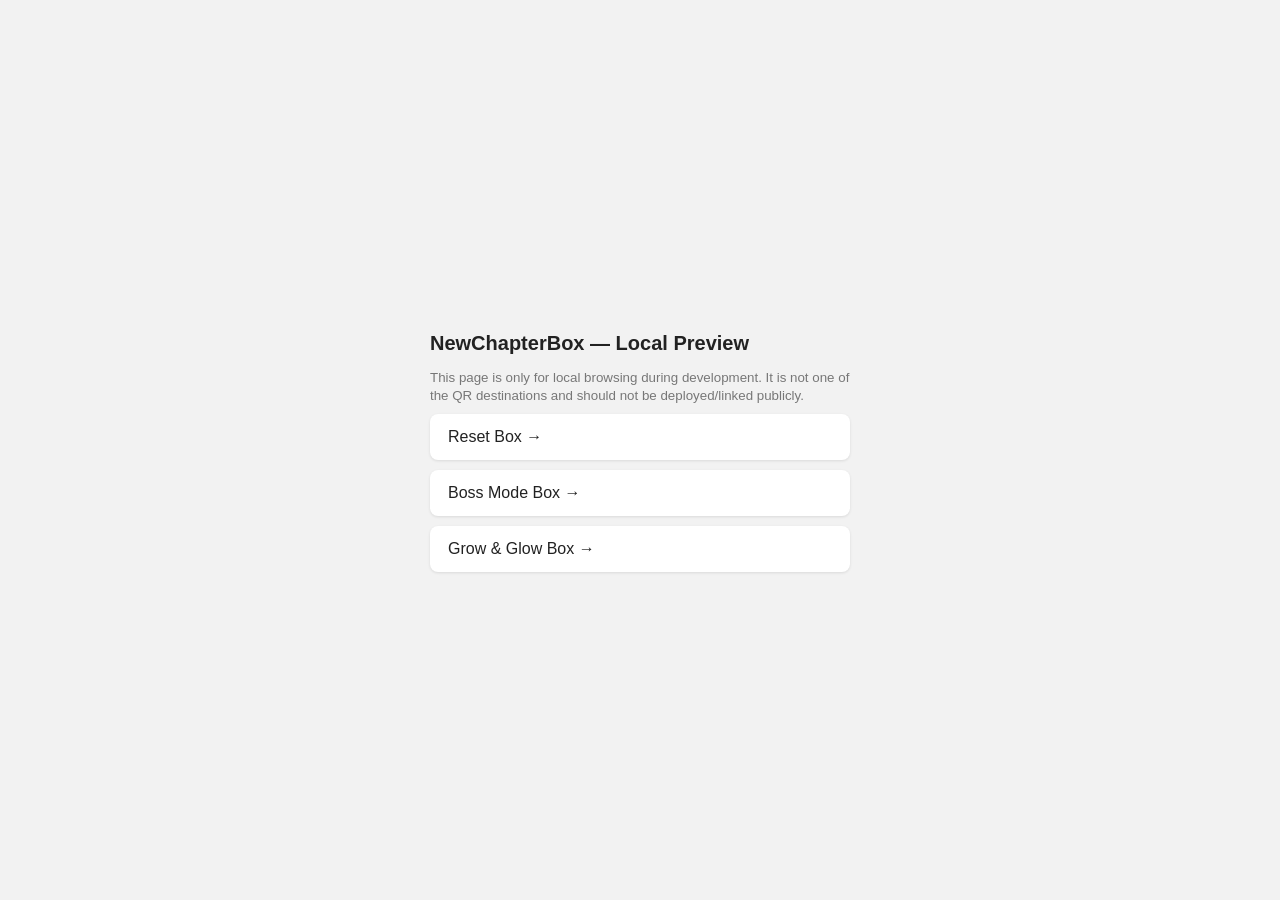
==== index.html @ e9959ec5 "Initial NewChapterBox QR ritual pages (v0) Three themed landing pages (Reset / Boss Mode / Grow and " ====
<!doctype html>
<html lang="bg">
<head>
<meta charset="UTF-8">
<meta name="viewport" content="width=device-width, initial-scale=1.0">
<meta name="robots" content="noindex, nofollow">
<title>NewChapterBox — Local Preview Index</title>
<style>
  body { font-family: -apple-system, sans-serif; background:#f2f2f2; color:#222; display:flex; align-items:center; justify-content:center; min-height:100vh; margin:0; }
  .wrap { max-width: 420px; padding: 32px; }
  h1 { font-size: 20px; }
  a { display:block; padding: 14px 18px; margin: 10px 0; background:#fff; border-radius:8px; text-decoration:none; color:#222; box-shadow: 0 1px 3px rgba(0,0,0,0.1); }
  small { color:#777; }
</style>
</head>
<body>
  <div class="wrap">
    <h1>NewChapterBox — Local Preview</h1>
    <small>This page is only for local browsing during development. It is not one of the QR destinations and should not be deployed/linked publicly.</small>
    <a href="qr/reset/">Reset Box →</a>
    <a href="qr/boss-mode/">Boss Mode Box →</a>
    <a href="qr/grow-and-glow/">Grow &amp; Glow Box →</a>
  </div>
</body>
</html>
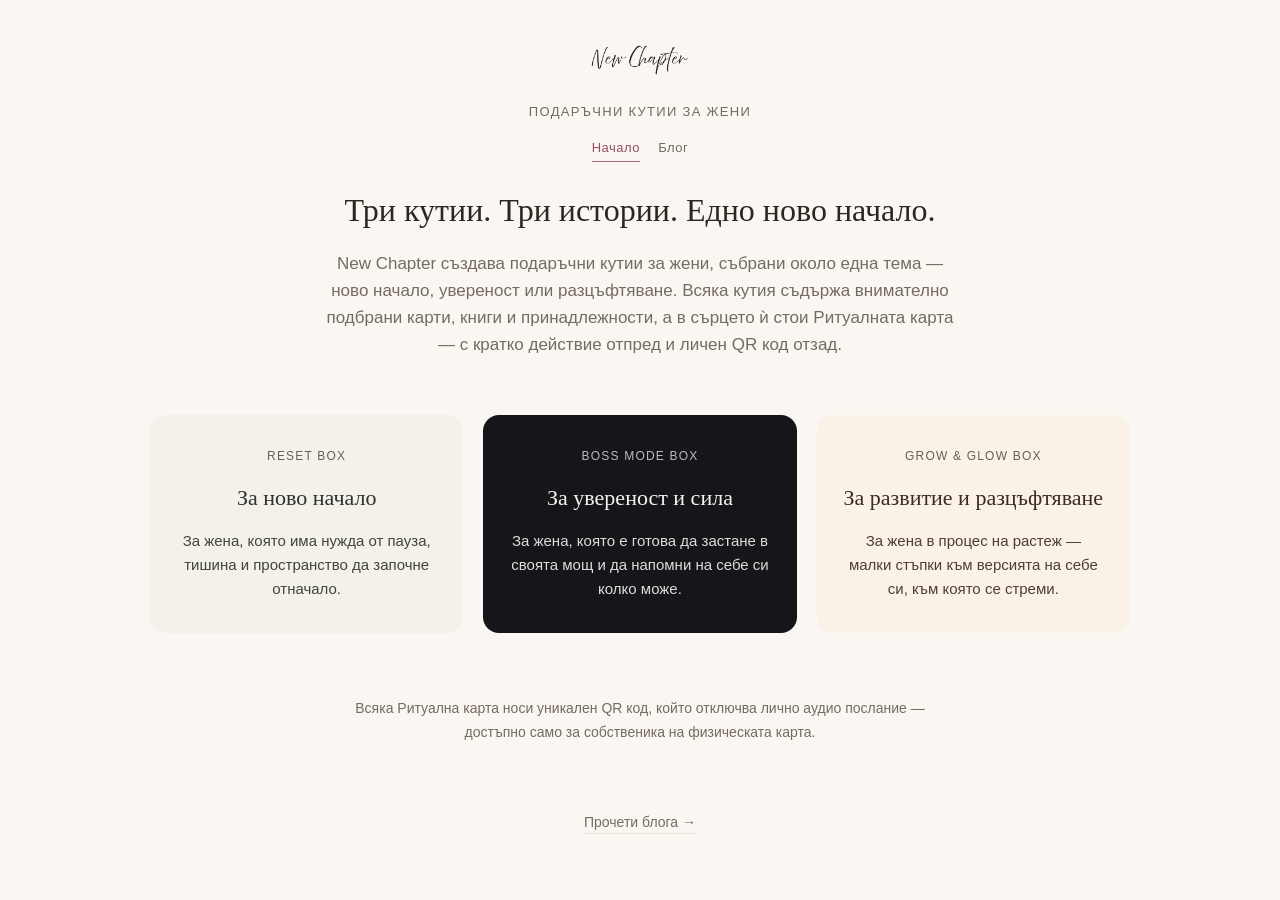
==== commit 926e633b: "Turn index.html into a real public homepage, add site nav The old index.html was an internal dev-onl" ====
--- a/index.html
+++ b/index.html
@@ -3,23 +3,52 @@
 <head>
 <meta charset="UTF-8">
 <meta name="viewport" content="width=device-width, initial-scale=1.0">
-<meta name="robots" content="noindex, nofollow">
-<title>NewChapterBox — Local Preview Index</title>
-<style>
-  body { font-family: -apple-system, sans-serif; background:#f2f2f2; color:#222; display:flex; align-items:center; justify-content:center; min-height:100vh; margin:0; }
-  .wrap { max-width: 420px; padding: 32px; }
-  h1 { font-size: 20px; }
-  a { display:block; padding: 14px 18px; margin: 10px 0; background:#fff; border-radius:8px; text-decoration:none; color:#222; box-shadow: 0 1px 3px rgba(0,0,0,0.1); }
-  small { color:#777; }
-</style>
+<title>New Chapter — подаръчни кутии за жени</title>
+<meta name="description" content="New Chapter — три подаръчни кутии за жени: Reset, Boss Mode и Grow & Glow. Всяка съдържа ритуална карта с лично аудио послание.">
+<link rel="stylesheet" href="assets/css/blog.css">
+<link rel="stylesheet" href="assets/css/home.css">
 </head>
 <body>
-  <div class="wrap">
-    <h1>NewChapterBox — Local Preview</h1>
-    <small>This page is only for local browsing during development. It is not one of the QR destinations and should not be deployed/linked publicly.</small>
-    <a href="qr/reset/">Reset Box →</a>
-    <a href="qr/boss-mode/">Boss Mode Box →</a>
-    <a href="qr/grow-and-glow/">Grow &amp; Glow Box →</a>
-  </div>
+  <header class="site-header">
+    <a href="./"><img class="brand-logo" src="assets/img/logo.png" alt="New Chapter"></a>
+    <div class="tagline">Подаръчни кутии за жени</div>
+    <nav class="site-nav">
+      <a href="./" class="is-active">Начало</a>
+      <a href="blog/">Блог</a>
+    </nav>
+  </header>
+
+  <main>
+    <section class="hero">
+      <h1>Три кутии. Три истории. Едно ново начало.</h1>
+      <p>New Chapter създава подаръчни кутии за жени, събрани около една тема — ново начало, увереност или разцъфтяване. Всяка кутия съдържа внимателно подбрани карти, книги и принадлежности, а в сърцето ѝ стои Ритуалната карта — с кратко действие отпред и личен QR код отзад.</p>
+    </section>
+
+    <section class="box-grid">
+      <div class="box-card box-card--reset">
+        <div class="box-eyebrow">Reset Box</div>
+        <h2>За ново начало</h2>
+        <p>За жена, която има нужда от пауза, тишина и пространство да започне отначало.</p>
+      </div>
+
+      <div class="box-card box-card--boss">
+        <div class="box-eyebrow">Boss Mode Box</div>
+        <h2>За увереност и сила</h2>
+        <p>За жена, която е готова да застане в своята мощ и да напомни на себе си колко може.</p>
+      </div>
+
+      <div class="box-card box-card--grow">
+        <div class="box-eyebrow">Grow & Glow Box</div>
+        <h2>За развитие и разцъфтяване</h2>
+        <p>За жена в процес на растеж — малки стъпки към версията на себе си, към която се стреми.</p>
+      </div>
+    </section>
+
+    <p class="ritual-note">Всяка Ритуална карта носи уникален QR код, който отключва лично аудио послание — достъпно само за собственика на физическата карта.</p>
+  </main>
+
+  <footer class="home-footer">
+    <a href="blog/">Прочети блога →</a>
+  </footer>
 </body>
 </html>
--- a/assets/css/blog.css
+++ b/assets/css/blog.css
@@ -0,0 +1,190 @@
+/* NewChapterBox — Blog / magazine styles.
+   Deliberately separate from style.css (the ritual pages): the blog is public,
+   indexable, and not tied to any single box's theme. */
+
+:root {
+  --font-display: Georgia, 'Iowan Old Style', 'Palatino Linotype', serif;
+  --font-body: -apple-system, BlinkMacSystemFont, 'Segoe UI', Roboto, sans-serif;
+  --bg: #FAF7F2;
+  --ink: #2B2620;
+  --ink-soft: #756B60;
+  --accent: #B5657A;
+  --accent-strong: #954F62;
+  --card-bg: #ffffff;
+  --border: #ECE4DA;
+}
+
+* { box-sizing: border-box; }
+
+html, body {
+  margin: 0;
+  padding: 0;
+}
+
+body {
+  background: var(--bg);
+  color: var(--ink);
+  font-family: var(--font-body);
+  line-height: 1.6;
+}
+
+a { color: inherit; }
+
+.site-header {
+  display: flex;
+  flex-direction: column;
+  align-items: center;
+  padding: 40px 24px 28px;
+  text-align: center;
+}
+
+.site-header .brand-logo {
+  height: 40px;
+  width: auto;
+  opacity: 0.9;
+  margin-bottom: 14px;
+}
+
+.site-header .tagline {
+  font-size: 13px;
+  letter-spacing: 0.1em;
+  text-transform: uppercase;
+  color: var(--ink-soft);
+}
+
+.site-nav {
+  display: flex;
+  align-items: center;
+  gap: 18px;
+  margin-top: 16px;
+}
+
+.site-nav a {
+  font-size: 13px;
+  letter-spacing: 0.04em;
+  color: var(--ink-soft);
+  text-decoration: none;
+  padding-bottom: 2px;
+  border-bottom: 1px solid transparent;
+}
+
+.site-nav a:hover,
+.site-nav a.is-active {
+  color: var(--accent-strong);
+  border-bottom-color: var(--accent);
+}
+
+.wrap {
+  max-width: 760px;
+  margin: 0 auto;
+  padding: 0 24px 80px;
+}
+
+/* ---- Blog index ---- */
+.post-grid {
+  display: flex;
+  flex-direction: column;
+  gap: 20px;
+}
+
+.post-card {
+  display: block;
+  background: var(--card-bg);
+  border: 1px solid var(--border);
+  border-radius: 14px;
+  padding: 28px;
+  text-decoration: none;
+  transition: border-color 0.2s ease, transform 0.2s ease;
+}
+
+.post-card:hover {
+  border-color: var(--accent);
+  transform: translateY(-2px);
+}
+
+.post-card .eyebrow {
+  font-size: 12px;
+  letter-spacing: 0.08em;
+  text-transform: uppercase;
+  color: var(--accent-strong);
+  margin-bottom: 10px;
+}
+
+.post-card h2 {
+  font-family: var(--font-display);
+  font-size: 24px;
+  font-weight: 400;
+  margin: 0 0 10px;
+  color: var(--ink);
+}
+
+.post-card p {
+  margin: 0;
+  color: var(--ink-soft);
+  font-size: 15px;
+}
+
+/* ---- Single article ---- */
+.article {
+  max-width: 640px;
+  margin: 0 auto;
+}
+
+.article .eyebrow {
+  font-size: 12px;
+  letter-spacing: 0.08em;
+  text-transform: uppercase;
+  color: var(--accent-strong);
+  text-align: center;
+  margin-bottom: 14px;
+}
+
+.article h1 {
+  font-family: var(--font-display);
+  font-size: 34px;
+  font-weight: 400;
+  line-height: 1.25;
+  text-align: center;
+  margin: 0 0 28px;
+}
+
+.article p {
+  font-size: 17px;
+  margin: 0 0 20px;
+}
+
+.article h2 {
+  font-family: var(--font-display);
+  font-size: 22px;
+  font-weight: 400;
+  margin: 36px 0 14px;
+  color: var(--accent-strong);
+}
+
+.article ul {
+  padding-left: 20px;
+  margin: 0 0 20px;
+}
+
+.article li {
+  margin-bottom: 8px;
+}
+
+.back-link {
+  display: inline-block;
+  margin: 40px auto 0;
+  font-size: 14px;
+  color: var(--ink-soft);
+  text-decoration: none;
+  border-bottom: 1px solid var(--border);
+}
+
+.back-link:hover { color: var(--accent-strong); border-color: var(--accent); }
+
+.back-link-wrap { text-align: center; }
+
+@media (max-width: 480px) {
+  .article h1 { font-size: 27px; }
+  .article p { font-size: 16px; }
+  .post-card { padding: 22px; }
+}
--- a/assets/css/home.css
+++ b/assets/css/home.css
@@ -0,0 +1,102 @@
+/* NewChapterBox — homepage-only styles. Loaded alongside blog.css
+   (shared header/nav/fonts/base reset live there). */
+
+.hero {
+  max-width: 640px;
+  margin: 0 auto 56px;
+  text-align: center;
+}
+
+.hero h1 {
+  font-family: var(--font-display);
+  font-size: 32px;
+  font-weight: 400;
+  line-height: 1.3;
+  margin: 0 0 18px;
+}
+
+.hero p {
+  font-size: 17px;
+  color: var(--ink-soft);
+  margin: 0;
+}
+
+.box-grid {
+  display: grid;
+  grid-template-columns: repeat(3, 1fr);
+  gap: 20px;
+  max-width: 980px;
+  margin: 0 auto 64px;
+}
+
+.box-card {
+  border-radius: 16px;
+  padding: 32px 26px;
+  text-align: center;
+}
+
+.box-card .box-eyebrow {
+  font-size: 12px;
+  letter-spacing: 0.1em;
+  text-transform: uppercase;
+  opacity: 0.75;
+  margin-bottom: 14px;
+}
+
+.box-card h2 {
+  font-family: var(--font-display);
+  font-size: 22px;
+  font-weight: 400;
+  margin: 0 0 14px;
+}
+
+.box-card p {
+  font-size: 15px;
+  line-height: 1.6;
+  margin: 0;
+  opacity: 0.9;
+}
+
+.box-card--reset {
+  background: #F4F1EA;
+  color: #2E332D;
+}
+
+.box-card--boss {
+  background: #15151A;
+  color: #F5F3EE;
+}
+
+.box-card--grow {
+  background: #FBF2E7;
+  color: #3B2C22;
+}
+
+.ritual-note {
+  max-width: 600px;
+  margin: 0 auto 64px;
+  text-align: center;
+  font-size: 14px;
+  color: var(--ink-soft);
+  line-height: 1.7;
+}
+
+.home-footer {
+  text-align: center;
+  padding: 0 24px 60px;
+}
+
+.home-footer a {
+  display: inline-block;
+  font-size: 14px;
+  color: var(--ink-soft);
+  text-decoration: none;
+  border-bottom: 1px solid var(--border);
+}
+
+.home-footer a:hover { color: var(--accent-strong); border-color: var(--accent); }
+
+@media (max-width: 720px) {
+  .box-grid { grid-template-columns: 1fr; }
+  .hero h1 { font-size: 26px; }
+}
